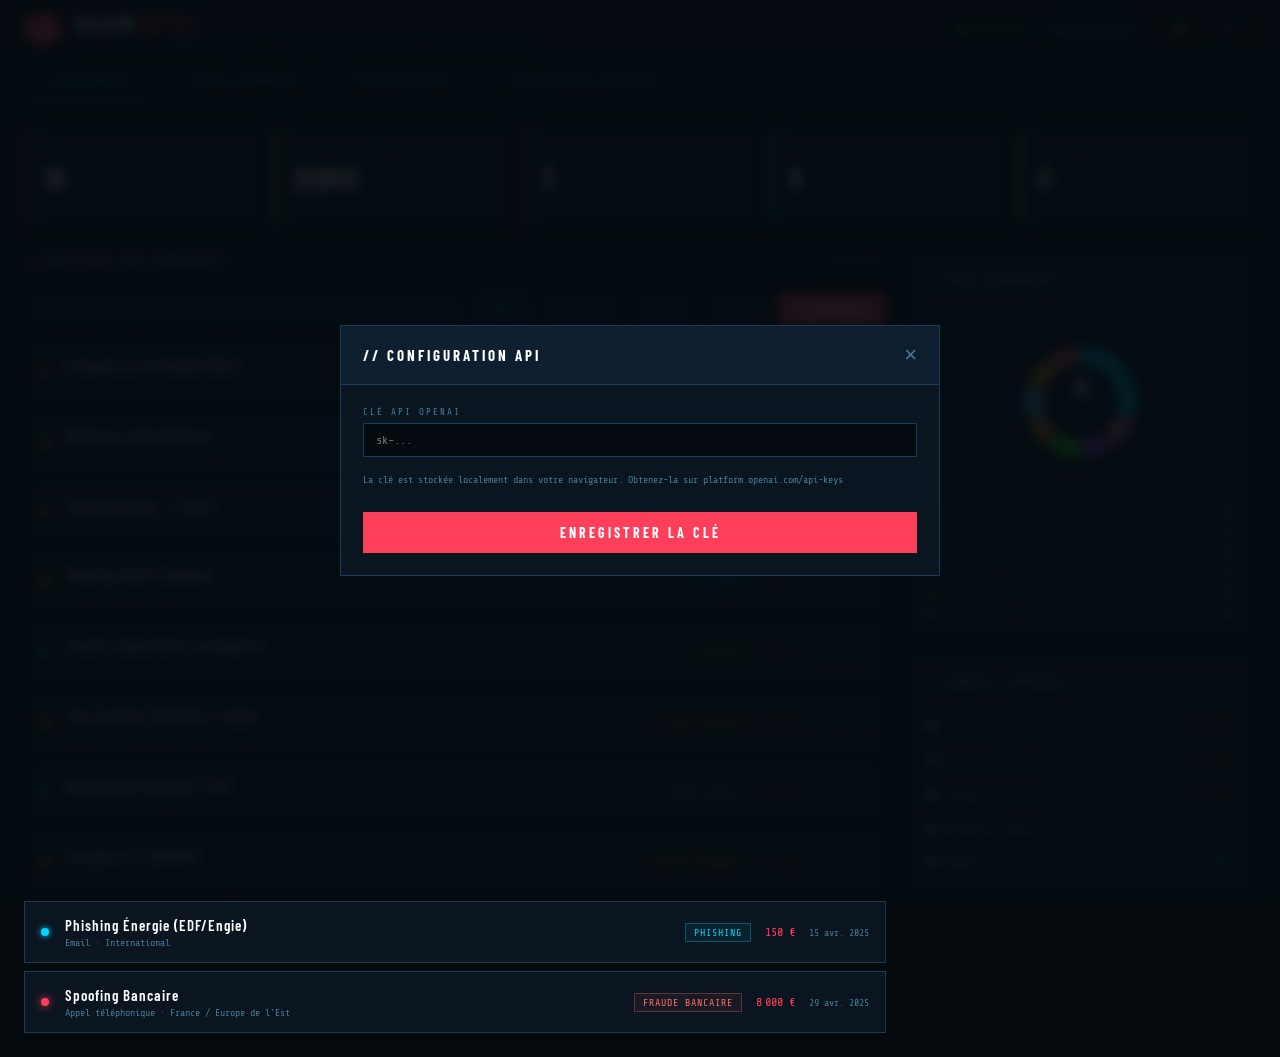
==== index.html @ 3aa6155d "Initial commit — SCAMINTEL app" ====
<!DOCTYPE html>
<html lang="fr">
<head>
<meta charset="UTF-8">
<meta name="viewport" content="width=device-width, initial-scale=1.0">
<title>SCAMINTEL — IA Surveillance Mondiale</title>
<meta name="theme-color" content="#00d4ff">
<meta name="mobile-web-app-capable" content="yes">
<meta name="apple-mobile-web-app-capable" content="yes">
<meta name="apple-mobile-web-app-status-bar-style" content="black-translucent">
<meta name="apple-mobile-web-app-title" content="SCAMINTEL">
<link rel="manifest" href="/manifest.webmanifest">
<link rel="apple-touch-icon" href="/icons/icon-192.png">
<link href="https://fonts.googleapis.com/css2?family=Share+Tech+Mono&family=Barlow+Condensed:wght@300;400;600;700;900&family=Barlow:wght@300;400&display=swap" rel="stylesheet">
<link rel="stylesheet" href="style.css">
</head>
<body>

<header>
  <div class="logo">
    <div class="logo-icon">⚠</div>
    <div>
      <div class="logo-text">SCAM<span>INTEL</span></div>
      <div class="logo-sub">SURVEILLANCE MONDIALE · PROPULSÉ PAR le Service Worltech-security</div>
    </div>
  </div>
  <div class="header-right">
    <div class="live-dot-wrap"><div class="live-dot"></div> EN DIRECT</div>
    <div class="ai-status"><div class="dot"></div> IA ACTIVE</div>
    <button type="button" class="key-btn key-missing" id="key-indicator" onclick="openSettings()">🔑 CLÉ API</button>
  </div>
</header>

<div class="tabs">
  <button type="button" class="tab-btn active" onclick="switchTab('registre',this)">// REGISTRE</button>
  <button type="button" class="tab-btn" onclick="switchTab('scan',this)">// SCAN IA MONDIAL</button>
  <button type="button" class="tab-btn" onclick="switchTab('proteger',this)">// ME PROTÉGER</button>
  <button type="button" class="tab-btn" onclick="switchTab('recuperer',this)">// RÉCUPÉRER & DÉFENSE</button>
</div>

<main>

<!-- ══════════════ TAB REGISTRE ══════════════ -->
<div class="tab-panel active" id="tab-registre">
  <div class="stats-bar" id="stats-bar"></div>
  <div class="grid-layout">
    <div>
      <div class="section-header">
        <div class="section-title">// Registre des arnaques</div>
        <div class="section-count" id="entry-count">—</div>
      </div>
      <div class="controls">
        <input class="search-box" id="search-input" type="text" placeholder="Rechercher par nom, type, plateforme...">
        <button type="button" class="filter-btn active" onclick="setFilter('all',this)">TOUS</button>
        <button type="button" class="filter-btn" onclick="setFilter('critique',this)">CRITIQUE</button>
        <button type="button" class="filter-btn" onclick="setFilter('eleve',this)">ÉLEVÉ</button>
        <button type="button" class="filter-btn" onclick="setFilter('moyen',this)">MOYEN</button>
        <button type="button" class="add-btn" onclick="openAddModal()">+ AJOUTER</button>
      </div>
      <div class="scam-list" id="scam-list"></div>
    </div>
    <div class="panel">
      <div class="panel-block">
        <div class="section-header"><div class="section-title">// Par catégorie</div></div>
        <div class="donut-wrap">
          <svg class="donut" width="160" height="160" viewBox="0 0 160 160" id="donut-svg"></svg>
        </div>
        <div class="donut-legend" id="donut-legend"></div>
      </div>
      <div class="panel-block">
        <div class="section-header"><div class="section-title">// Zones à risque</div></div>
        <div class="risk-zones">
          <div class="risk-row"><span>🌍 Afrique de l'Ouest</span><span class="c-accent2">CRITIQUE</span></div>
          <div class="risk-row"><span>🌏 Asie du Sud-Est</span><span class="c-accent3">ÉLEVÉ</span></div>
          <div class="risk-row"><span>🌍 Europe de l'Est</span><span class="c-accent3">ÉLEVÉ</span></div>
          <div class="risk-row"><span>🌎 Amérique Latine</span><span class="c-accent">MOYEN</span></div>
          <div class="risk-row risk-row-last"><span>🌍 Maghreb</span><span class="c-accent">MOYEN</span></div>
        </div>
      </div>
    </div>
  </div>
</div>

<!-- ══════════════ TAB SCAN IA ══════════════ -->
<div class="tab-panel" id="tab-scan">
  <div class="scan-intro">
    <div class="section-header">
      <div class="section-title">// Scan IA — Détection mondiale en temps réel</div>
      <div class="section-count">Analyse propulsée par Claude AI</div>
    </div>
    <p class="section-desc">
      Sélectionne une région et un type d'arnaque. L'IA génère un rapport de menaces mondiales actuelles avec les dernières techniques des arnaqueurs.
    </p>
  </div>

  <div class="ai-scan-panel">
    <div class="ai-card">
      <div class="ai-card-title">⚙ Configuration du scan</div>
      <div class="config-label">RÉGION CIBLE</div>
      <div class="region-grid">
        <button type="button" class="region-btn selected" onclick="selectRegion(this,'Monde entier')">🌐 Monde entier</button>
        <button type="button" class="region-btn" onclick="selectRegion(this,'Europe')">🇪🇺 Europe</button>
        <button type="button" class="region-btn" onclick="selectRegion(this,'Afrique')">🌍 Afrique</button>
        <button type="button" class="region-btn" onclick="selectRegion(this,'Asie')">🌏 Asie</button>
        <button type="button" class="region-btn" onclick="selectRegion(this,'Amérique du Nord')">🇺🇸 Amér. du Nord</button>
        <button type="button" class="region-btn" onclick="selectRegion(this,'Amérique Latine')">🌎 Amér. Latine</button>
        <button type="button" class="region-btn" onclick="selectRegion(this,'Moyen-Orient')">🕌 Moyen-Orient</button>
        <button type="button" class="region-btn" onclick="selectRegion(this,'Océanie')">🦘 Océanie</button>
      </div>
      <div class="config-label config-label-top">TYPE D'ARNAQUE</div>
      <select id="scan-type" title="Type d'arnaque" class="mb-16">
        <option value="tous types d'arnaques">Tous types</option>
        <option value="phishing et usurpation d'identité">Phishing & Usurpation</option>
        <option value="romance scam et arnaques sentimentales">Romance Scam</option>
        <option value="crypto et investissements frauduleux">Crypto & Investissement</option>
        <option value="faux support technique">Faux Support Technique</option>
        <option value="arnaques à l'emploi et recrutement fictif">Arnaques à l'Emploi</option>
        <option value="loterie et héritages fictifs">Loterie & Héritages</option>
        <option value="arnaques immobilières">Arnaques Immobilières</option>
        <option value="fraude bancaire et aux paiements">Fraude Bancaire</option>
      </select>
      <div class="config-label">PÉRIODE</div>
      <select id="scan-period" title="Période d'analyse" class="mb-20">
        <option value="dernières 24 heures">Dernières 24h</option>
        <option value="dernière semaine" selected>Dernière semaine</option>
        <option value="dernier mois">Dernier mois</option>
        <option value="dernière année">Dernière année</option>
      </select>
      <button type="button" class="scan-launch-btn" id="scan-btn" onclick="launchScan()">⚡ LANCER LE SCAN IA</button>
    </div>

    <div class="scan-result-panel">
      <div class="ai-card flex-1">
        <div class="ai-card-title">📡 Rapport de menaces</div>
        <div class="scan-output" id="scan-output">
          <span class="placeholder">// En attente de scan...

Sélectionne une région et un type d'arnaque, puis clique sur LANCER LE SCAN IA pour générer un rapport de menaces mondial en temps réel basé sur les dernières données.</span>
        </div>
      </div>
      <div class="ai-card hidden" id="scan-alerts-card">
        <div class="ai-card-title">🚨 Alertes prioritaires</div>
        <div id="scan-alerts"></div>
      </div>
    </div>
  </div>
</div>

<!-- ══════════════ TAB PROTÉGER ══════════════ -->
<div class="tab-panel" id="tab-proteger">
  <div class="scan-intro">
    <div class="section-header">
      <div class="section-title">// Stratégies de protection personnalisées</div>
      <div class="section-count">Conseils IA + base de connaissances</div>
    </div>
    <p class="section-desc">
      Sélectionne un type d'arnaque pour voir les stratégies de base, puis génère des conseils avancés et personnalisés avec l'IA.
    </p>
  </div>
  <div class="protect-layout">
    <div>
      <div class="section-title mb-12">// Types d'arnaques</div>
      <div class="type-list" id="type-list"></div>
    </div>
    <div class="protect-content" id="protect-content">
      <div class="protect-empty">← Sélectionne un type d'arnaque</div>
    </div>
  </div>
</div>

<!-- ══════════════ TAB RÉCUPÉRER & DÉFENSE ══════════════ -->
<div class="tab-panel" id="tab-recuperer">
  <div class="scan-intro">
    <div class="section-header">
      <div class="section-title">// Récupérer & Défense Technique</div>
      <div class="section-count">Procédures légales + blindage numérique</div>
    </div>
    <p class="section-desc">
      Récupère ce qui a été volé via les procédures officielles françaises, ou blinde ta sécurité pour empêcher toute future attaque.
    </p>
  </div>

  <div class="sub-tabs">
    <button type="button" class="sub-tab-btn active" onclick="switchSubTab('recuperer-biens', this)">🔄 RÉCUPÉRER MES BIENS</button>
    <button type="button" class="sub-tab-btn" onclick="switchSubTab('defense-tech', this)">🛡 DÉFENSE TECHNIQUE</button>
  </div>

  <div class="sub-panel active" id="sub-recuperer-biens">
    <div class="protect-layout">
      <div>
        <div class="section-title mb-12">// Type de préjudice</div>
        <div class="type-list" id="recovery-type-list"></div>
      </div>
      <div class="protect-content" id="recovery-content">
        <div class="protect-empty">← Sélectionne un type de préjudice</div>
      </div>
    </div>
  </div>

  <div class="sub-panel" id="sub-defense-tech">
    <div class="protect-layout">
      <div>
        <div class="section-title mb-12">// Domaine à sécuriser</div>
        <div class="type-list" id="defense-type-list"></div>
      </div>
      <div class="protect-content" id="defense-content">
        <div class="protect-empty">← Sélectionne un domaine</div>
      </div>
    </div>
  </div>
</div>

</main>

<!-- SETTINGS MODAL -->
<div class="modal-overlay" id="settings-modal">
  <div class="modal">
    <div class="modal-header">
      <div class="modal-title">// Configuration API</div>
      <button type="button" class="modal-close" onclick="closeSettings()">×</button>
    </div>
    <div class="modal-body">
      <div class="form-row">
        <label>Clé API OpenAI</label>
        <input type="password" id="api-key-input" placeholder="sk-...">
      </div>
      <p class="api-key-hint">La clé est stockée localement dans votre navigateur. Obtenez-la sur platform.openai.com/api-keys</p>
      <button type="button" class="submit-btn" onclick="saveApiKeyFromInput()">ENREGISTRER LA CLÉ</button>
    </div>
  </div>
</div>

<!-- ADD MODAL -->
<div class="modal-overlay" id="add-modal">
  <div class="modal">
    <div class="modal-header">
      <div class="modal-title">// Nouveau signalement</div>
      <button type="button" class="modal-close" onclick="closeModals()">×</button>
    </div>
    <div class="modal-body">
      <div class="form-row"><label>Nom de l'arnaque</label><input type="text" id="f-name" placeholder="Ex: Faux support Microsoft"></div>
      <div class="form-grid">
        <div class="form-row"><label>Catégorie</label><select id="f-type" title="Catégorie"><option value="phishing">Phishing</option><option value="romance">Romance Scam</option><option value="investissement">Investissement</option><option value="crypto">Crypto Fraud</option><option value="lottery">Loterie</option><option value="tech">Faux Support</option><option value="emploi">Emploi Fictif</option><option value="assurance">Fraude Bancaire</option></select></div>
        <div class="form-row"><label>Sévérité</label><select id="f-severity" title="Sévérité"><option value="critique">Critique</option><option value="eleve">Élevé</option><option value="moyen">Moyen</option><option value="faible">Faible</option></select></div>
      </div>
      <div class="form-grid">
        <div class="form-row"><label>Plateforme / Canal</label><input type="text" id="f-platform" placeholder="Ex: SMS, Email, WhatsApp"></div>
        <div class="form-row"><label>Montant moyen volé (€)</label><input type="number" id="f-amount" placeholder="Ex: 2500"></div>
      </div>
      <div class="form-row"><label>Mode opératoire</label><textarea id="f-desc" placeholder="Fonctionnement, signes d'alerte, cibles..."></textarea></div>
      <div class="form-row"><label>Pays / Région d'origine</label><input type="text" id="f-origin" placeholder="Ex: International, Afrique de l'Ouest..."></div>
      <button type="button" class="submit-btn" onclick="addScam()">ENREGISTRER LE SIGNALEMENT</button>
    </div>
  </div>
</div>

<!-- DETAIL MODAL -->
<div class="modal-overlay" id="detail-modal">
  <div class="modal">
    <div class="modal-header">
      <div class="modal-title" id="detail-title">// Détail</div>
      <button type="button" class="modal-close" onclick="closeModals()">×</button>
    </div>
    <div class="modal-body" id="detail-body"></div>
  </div>
</div>

<script src="script.js"></script>
<script>
  if ('serviceWorker' in navigator) {
    navigator.serviceWorker.register('/sw.js');
  }
</script>
</body>
</html>
---- style.css ----
:root {
    --bg: #050a0f;
    --surface: #0a1520;
    --surface2: #0f1e2e;
    --border: #1a3a55;
    --accent: #00d4ff;
    --accent2: #ff3e5a;
    --accent3: #f5a623;
    --accent4: #39ff14;
    --text: #c8dde8;
    --text-dim: #4a7a96;
    --mono: 'Share Tech Mono', monospace;
    --sans: 'Barlow Condensed', sans-serif;
    --body: 'Barlow', sans-serif;
  }
  * { margin: 0; padding: 0; box-sizing: border-box; }
  body { background: var(--bg); color: var(--text); font-family: var(--body); min-height: 100vh; overflow-x: hidden; }
  body::before { content:''; position:fixed; inset:0; background:repeating-linear-gradient(0deg,transparent,transparent 2px,rgba(0,212,255,0.012) 2px,rgba(0,212,255,0.012) 4px); pointer-events:none; z-index:9999; }
  body::after { content:''; position:fixed; inset:0; background-image:linear-gradient(rgba(0,212,255,0.025) 1px,transparent 1px),linear-gradient(90deg,rgba(0,212,255,0.025) 1px,transparent 1px); background-size:44px 44px; pointer-events:none; z-index:0; }

  header { position:sticky; top:0; z-index:100; background:rgba(5,10,15,0.96); border-bottom:1px solid var(--border); backdrop-filter:blur(14px); padding:10px 24px; display:flex; align-items:center; justify-content:space-between; }
  .logo { display:flex; align-items:center; gap:14px; }
  .logo-icon { width:38px; height:38px; background:var(--accent2); clip-path:polygon(50% 0%,100% 25%,100% 75%,50% 100%,0% 75%,0% 25%); display:flex; align-items:center; justify-content:center; font-size:16px; animation:pulse-hex 3s ease-in-out infinite; }
  @keyframes pulse-hex { 0%,100%{box-shadow:0 0 0 0 rgba(255,62,90,0.5)} 50%{box-shadow:0 0 0 10px rgba(255,62,90,0)} }
  .logo-text { font-family:var(--sans); font-weight:900; font-size:22px; letter-spacing:4px; color:#fff; }
  .logo-text span { color:var(--accent2); }
  .logo-sub { font-family:var(--mono); font-size:9px; color:var(--text-dim); letter-spacing:2px; margin-top:2px; }
  .header-right { display:flex; align-items:center; gap:14px; }
  .live-dot-wrap { display:flex; align-items:center; gap:7px; font-family:var(--mono); font-size:11px; color:var(--accent4); }
  .live-dot { width:8px; height:8px; border-radius:50%; background:var(--accent4); animation:blink 1.2s infinite; }
  @keyframes blink { 0%,100%{opacity:1} 50%{opacity:0.15} }
  .ai-status { display:flex; align-items:center; gap:7px; font-family:var(--mono); font-size:11px; padding:4px 12px; border:1px solid rgba(0,212,255,0.3); background:rgba(0,212,255,0.05); color:var(--accent); letter-spacing:1px; }
  .ai-status .dot { width:6px; height:6px; border-radius:50%; background:var(--accent); animation:blink 2s infinite; }

  .tabs { position:relative; z-index:1; display:flex; border-bottom:1px solid var(--border); background:rgba(5,10,15,0.7); padding:0 24px; }
  .tab-btn { padding:13px 22px; font-family:var(--sans); font-weight:700; font-size:13px; letter-spacing:2px; text-transform:uppercase; color:var(--text-dim); background:none; border:none; cursor:pointer; border-bottom:2px solid transparent; transition:all 0.2s; margin-bottom:-1px; }
  .tab-btn:hover { color:var(--text); }
  .tab-btn.active { color:var(--accent); border-bottom-color:var(--accent); }

  main { position:relative; z-index:1; max-width:1340px; margin:0 auto; padding:24px; }
  .tab-panel { display:none; }
  .tab-panel.active { display:block; }

  .stats-bar { display:grid; grid-template-columns:repeat(5,1fr); gap:12px; margin-bottom:26px; }
  .stat-card { background:var(--surface); border:1px solid var(--border); padding:16px 18px; position:relative; overflow:hidden; transition:border-color 0.2s; }
  .stat-card::before { content:''; position:absolute; top:0; left:0; width:3px; height:100%; }
  .stat-card.c-red::before { background:var(--accent2); }
  .stat-card.c-orange::before { background:var(--accent3); }
  .stat-card.c-blue::before { background:var(--accent); }
  .stat-card.c-green::before { background:var(--accent4); }
  .stat-card.c-purple::before { background:#b259ff; }
  .stat-card:hover { border-color:var(--accent); }
  .stat-label { font-family:var(--mono); font-size:9px; color:var(--text-dim); letter-spacing:2px; text-transform:uppercase; margin-bottom:8px; }
  .stat-value { font-family:var(--sans); font-weight:700; font-size:30px; line-height:1; color:#fff; }
  .stat-sub { font-size:11px; color:var(--text-dim); margin-top:4px; }

  .grid-layout { display:grid; grid-template-columns:1fr 350px; gap:20px; align-items:start; }

  .section-header { display:flex; align-items:center; justify-content:space-between; margin-bottom:14px; padding-bottom:10px; border-bottom:1px solid var(--border); }
  .section-title { font-family:var(--sans); font-weight:700; font-size:13px; letter-spacing:3px; text-transform:uppercase; }
  .section-count { font-family:var(--mono); font-size:11px; color:var(--text-dim); }

  .controls { display:flex; gap:10px; margin-bottom:14px; flex-wrap:wrap; }
  .search-box { flex:1; min-width:180px; background:var(--surface); border:1px solid var(--border); padding:9px 13px; font-family:var(--mono); font-size:12px; color:var(--text); outline:none; transition:border-color 0.2s; }
  .search-box:focus { border-color:var(--accent); }
  .search-box::placeholder { color:var(--text-dim); }
  .filter-btn { background:var(--surface); border:1px solid var(--border); padding:8px 13px; font-family:var(--mono); font-size:11px; color:var(--text-dim); cursor:pointer; letter-spacing:1px; text-transform:uppercase; transition:all 0.2s; }
  .filter-btn:hover,.filter-btn.active { border-color:var(--accent); color:var(--accent); background:var(--surface2); }
  .add-btn { background:var(--accent2); border:1px solid var(--accent2); padding:8px 18px; font-family:var(--sans); font-size:13px; font-weight:700; color:#fff; cursor:pointer; letter-spacing:2px; text-transform:uppercase; transition:background 0.2s; }
  .add-btn:hover { background:#ff5a72; }

  .scam-list { display:flex; flex-direction:column; gap:8px; }
  .scam-entry { background:var(--surface); border:1px solid var(--border); padding:14px 16px; display:grid; grid-template-columns:10px 1fr auto auto auto; align-items:center; gap:14px; cursor:pointer; transition:all 0.18s; }
  .scam-entry:hover { border-color:rgba(0,212,255,0.4); background:var(--surface2); }
  .sev-dot { width:8px; height:8px; border-radius:50%; flex-shrink:0; }
  .sev-critique { background:var(--accent2); box-shadow:0 0 8px var(--accent2); }
  .sev-eleve { background:var(--accent3); box-shadow:0 0 8px var(--accent3); }
  .sev-moyen { background:var(--accent); box-shadow:0 0 6px var(--accent); }
  .sev-faible { background:var(--accent4); box-shadow:0 0 6px var(--accent4); }
  .scam-name { font-family:var(--sans); font-weight:600; font-size:15px; color:#fff; letter-spacing:1px; overflow:hidden; text-overflow:ellipsis; white-space:nowrap; }
  .scam-meta { font-family:var(--mono); font-size:10px; color:var(--text-dim); margin-top:3px; }
  .scam-tag { font-family:var(--mono); font-size:10px; padding:3px 8px; border:1px solid; text-transform:uppercase; letter-spacing:1px; white-space:nowrap; }
  .tag-phishing { color:var(--accent); border-color:rgba(0,212,255,0.3); background:rgba(0,212,255,0.06); }
  .tag-romance { color:#ff82a9; border-color:rgba(255,130,169,0.3); background:rgba(255,130,169,0.06); }
  .tag-investissement { color:var(--accent3); border-color:rgba(245,166,35,0.3); background:rgba(245,166,35,0.06); }
  .tag-crypto { color:#b259ff; border-color:rgba(178,89,255,0.3); background:rgba(178,89,255,0.06); }
  .tag-lottery { color:var(--accent4); border-color:rgba(57,255,20,0.3); background:rgba(57,255,20,0.06); }
  .tag-tech { color:#ff9933; border-color:rgba(255,153,51,0.3); background:rgba(255,153,51,0.06); }
  .tag-emploi { color:#66ccff; border-color:rgba(102,204,255,0.3); background:rgba(102,204,255,0.06); }
  .tag-assurance { color:#ff6b6b; border-color:rgba(255,107,107,0.3); background:rgba(255,107,107,0.06); }
  .scam-amount { font-family:var(--mono); font-size:12px; color:var(--accent2); text-align:right; white-space:nowrap; }
  .scam-date { font-family:var(--mono); font-size:10px; color:var(--text-dim); text-align:right; white-space:nowrap; }

  .panel { display:flex; flex-direction:column; gap:16px; }
  .panel-block { background:var(--surface); border:1px solid var(--border); padding:18px; }
  svg.donut { overflow:visible; }
  .donut-legend { margin-top:14px; display:flex; flex-direction:column; gap:7px; }
  .legend-item { display:flex; align-items:center; justify-content:space-between; font-family:var(--mono); font-size:11px; color:var(--text-dim); }
  .legend-dot { width:8px; height:8px; border-radius:50%; margin-right:8px; flex-shrink:0; }
  .legend-left { display:flex; align-items:center; }
  .legend-pct { color:var(--text); }

  /* AI SCAN */
  .ai-scan-panel { display:grid; grid-template-columns:1fr 1fr; gap:20px; }
  .ai-card { background:var(--surface); border:1px solid var(--border); padding:22px; position:relative; overflow:hidden; }
  .ai-card::before { content:''; position:absolute; top:0; left:0; right:0; height:2px; background:linear-gradient(90deg,transparent,var(--accent),transparent); animation:scan-line 4s ease-in-out infinite; }
  @keyframes scan-line { 0%{opacity:0;transform:scaleX(0)} 30%{opacity:1;transform:scaleX(1)} 70%{opacity:1} 100%{opacity:0;transform:scaleX(1)} }
  .ai-card-title { font-family:var(--sans); font-weight:700; font-size:13px; letter-spacing:3px; text-transform:uppercase; color:var(--accent); margin-bottom:16px; display:flex; align-items:center; gap:8px; }
  .region-grid { display:grid; grid-template-columns:1fr 1fr; gap:8px; margin-bottom:16px; }
  .region-btn { background:var(--surface2); border:1px solid var(--border); padding:9px 12px; font-family:var(--mono); font-size:11px; color:var(--text-dim); cursor:pointer; text-align:left; transition:all 0.2s; letter-spacing:1px; }
  .region-btn:hover,.region-btn.selected { border-color:var(--accent); color:var(--accent); background:rgba(0,212,255,0.07); }
  .scan-launch-btn { width:100%; padding:13px; background:linear-gradient(135deg,#001a2e,#003355); border:1px solid var(--accent); font-family:var(--sans); font-weight:700; font-size:15px; letter-spacing:3px; text-transform:uppercase; color:var(--accent); cursor:pointer; transition:all 0.25s; }
  .scan-launch-btn:hover { background:rgba(0,212,255,0.12); box-shadow:0 0 20px rgba(0,212,255,0.2); }
  .scan-launch-btn:disabled { opacity:0.5; cursor:not-allowed; }
  .scan-output { background:#020c14; border:1px solid var(--border); padding:18px; min-height:300px; font-family:var(--mono); font-size:12px; line-height:1.8; color:var(--text); white-space:pre-wrap; }
  .scan-output .placeholder { color:var(--text-dim); font-style:italic; }
  .terminal-cursor { display:inline-block; width:8px; height:14px; background:var(--accent); animation:blink 1s infinite; vertical-align:middle; margin-left:2px; }
  .scan-alert { margin-top:10px; padding:10px 14px; background:rgba(255,62,90,0.08); border-left:3px solid var(--accent2); font-family:var(--mono); font-size:11px; color:var(--text); line-height:1.6; }

  /* PROTECT TAB */
  .protect-layout { display:grid; grid-template-columns:320px 1fr; gap:20px; }
  .type-list { display:flex; flex-direction:column; gap:8px; }
  .type-item { background:var(--surface); border:1px solid var(--border); padding:13px 16px; cursor:pointer; display:flex; align-items:center; gap:12px; transition:all 0.18s; }
  .type-item:hover { border-color:var(--accent); }
  .type-item.selected { border-color:var(--accent); background:rgba(0,212,255,0.06); }
  .type-icon { font-size:22px; flex-shrink:0; }
  .type-label { font-family:var(--sans); font-weight:600; font-size:14px; letter-spacing:1px; color:#fff; }
  .type-sub { font-family:var(--mono); font-size:10px; color:var(--text-dim); margin-top:2px; }
  .protect-content { background:var(--surface); border:1px solid var(--border); padding:24px; min-height:500px; }
  .protect-header { display:flex; align-items:center; justify-content:space-between; margin-bottom:20px; padding-bottom:14px; border-bottom:1px solid var(--border); }
  .protect-title { font-family:var(--sans); font-weight:700; font-size:20px; letter-spacing:2px; color:#fff; }
  .protect-ai-btn { background:none; border:1px solid var(--accent); padding:8px 16px; font-family:var(--mono); font-size:11px; color:var(--accent); cursor:pointer; letter-spacing:1px; display:flex; align-items:center; gap:7px; transition:all 0.2s; }
  .protect-ai-btn:hover { background:rgba(0,212,255,0.1); }
  .protect-ai-btn:disabled { opacity:0.5; cursor:not-allowed; }
  .strategies-static { display:flex; flex-direction:column; gap:14px; }
  .strategy-card { background:var(--surface2); border:1px solid var(--border); padding:16px 18px; display:flex; gap:14px; align-items:flex-start; transition:border-color 0.2s; }
  .strategy-card:hover { border-color:rgba(0,212,255,0.3); }
  .strategy-num { font-family:var(--mono); font-size:11px; color:var(--accent); width:22px; height:22px; border:1px solid rgba(0,212,255,0.4); display:flex; align-items:center; justify-content:center; flex-shrink:0; margin-top:1px; }
  .strategy-text { font-size:13px; color:var(--text); line-height:1.65; }
  .strategy-text strong { color:#fff; font-family:var(--sans); font-size:14px; letter-spacing:1px; display:block; margin-bottom:4px; }
  .ai-output-box { background:#020c14; border:1px solid var(--border); padding:20px; font-size:13px; color:var(--text); line-height:1.75; white-space:pre-wrap; min-height:200px; }

  /* LOADING */
  .ai-loading { display:flex; align-items:center; gap:10px; font-family:var(--mono); font-size:12px; color:var(--accent); padding:20px 0; }
  .spinner { width:18px; height:18px; border:2px solid rgba(0,212,255,0.2); border-top-color:var(--accent); border-radius:50%; animation:spin 0.8s linear infinite; }
  @keyframes spin { to { transform:rotate(360deg); } }

  /* MODALS */
  .modal-overlay { position:fixed; inset:0; background:rgba(5,10,15,0.9); backdrop-filter:blur(6px); z-index:1000; display:none; align-items:center; justify-content:center; }
  .modal-overlay.open { display:flex; }
  .modal { background:var(--surface); border:1px solid var(--border); width:600px; max-width:95vw; max-height:90vh; overflow-y:auto; animation:slide-up 0.22s ease; }
  @keyframes slide-up { from{transform:translateY(28px);opacity:0} to{transform:translateY(0);opacity:1} }
  .modal-header { background:var(--surface2); padding:16px 22px; border-bottom:1px solid var(--border); display:flex; align-items:center; justify-content:space-between; }
  .modal-title { font-family:var(--sans); font-weight:700; font-size:15px; letter-spacing:3px; text-transform:uppercase; color:#fff; }
  .modal-close { background:none; border:none; color:var(--text-dim); font-size:22px; cursor:pointer; }
  .modal-close:hover { color:var(--accent2); }
  .modal-body { padding:22px; }
  .form-row { margin-bottom:15px; }
  label { display:block; font-family:var(--mono); font-size:9px; color:var(--text-dim); letter-spacing:2px; text-transform:uppercase; margin-bottom:6px; }
  input,select,textarea { width:100%; background:var(--bg); border:1px solid var(--border); padding:9px 12px; font-family:var(--mono); font-size:12px; color:var(--text); outline:none; transition:border-color 0.2s; }
  input:focus,select:focus,textarea:focus { border-color:var(--accent); }
  select option { background:var(--bg); }
  textarea { resize:vertical; min-height:80px; }
  .form-grid { display:grid; grid-template-columns:1fr 1fr; gap:12px; }
  .submit-btn { width:100%; background:var(--accent2); border:none; padding:12px; font-family:var(--sans); font-weight:700; font-size:14px; letter-spacing:3px; text-transform:uppercase; color:#fff; cursor:pointer; margin-top:8px; transition:background 0.2s; }
  .submit-btn:hover { background:#ff5a72; }
  .detail-grid { display:grid; grid-template-columns:1fr 1fr; gap:12px; margin-bottom:16px; }
  .detail-field { background:var(--surface2); border:1px solid var(--border); padding:11px 13px; }
  .detail-key { font-family:var(--mono); font-size:9px; color:var(--text-dim); letter-spacing:2px; text-transform:uppercase; margin-bottom:5px; }
  .detail-val { font-family:var(--sans); font-weight:600; font-size:15px; color:#fff; }
  .detail-desc { background:var(--surface2); border:1px solid var(--border); padding:13px; font-size:13px; color:var(--text); line-height:1.65; margin-bottom:16px; }
  .detail-protect-btn { background:rgba(0,212,255,0.08); border:1px solid var(--accent); padding:9px 18px; font-family:var(--mono); font-size:11px; color:var(--accent); cursor:pointer; letter-spacing:1px; transition:all 0.2s; width:100%; margin-bottom:10px; display:flex; align-items:center; justify-content:center; gap:7px; }
  .detail-protect-btn:hover { background:rgba(0,212,255,0.15); }
  .detail-protect-btn:disabled { opacity:0.5; cursor:not-allowed; }
  .delete-btn { background:none; border:1px solid rgba(255,62,90,0.4); padding:8px 16px; font-family:var(--mono); font-size:11px; color:var(--accent2); cursor:pointer; letter-spacing:1px; transition:all 0.2s; }
  .delete-btn:hover { background:rgba(255,62,90,0.1); }
  .empty-state { text-align:center; padding:40px; font-family:var(--mono); font-size:12px; color:var(--text-dim); }

  @media(max-width:960px) {
    .grid-layout,.ai-scan-panel,.protect-layout { grid-template-columns:1fr; }
    .stats-bar { grid-template-columns:repeat(2,1fr); }
    .scam-entry { grid-template-columns:10px 1fr; }
    .scam-entry .scam-tag,.scam-entry .scam-amount,.scam-entry .scam-date { display:none; }
  }

  /* API key button */
  .key-btn { background:none; padding:4px 12px; font-family:var(--mono); font-size:11px; cursor:pointer; letter-spacing:1px; transition:all 0.2s; }
  .key-btn.key-missing { color:var(--accent2); border:1px solid rgba(255,62,90,0.4); }
  .key-btn.key-set { color:var(--accent4); border:1px solid rgba(57,255,20,0.4); }
  .key-btn:hover { opacity:0.8; }
  .api-key-hint { font-family:var(--mono); font-size:10px; color:var(--text-dim); line-height:1.6; margin-bottom:16px; }

  /* Donut wrapper */
  .donut-wrap { display:flex; align-items:center; justify-content:center; padding:10px 0; }

  /* Risk zones */
  .risk-zones { display:flex; flex-direction:column; gap:8px; font-family:var(--mono); font-size:11px; }
  .risk-row { display:flex; justify-content:space-between; padding:6px 0; border-bottom:1px solid var(--border); }
  .risk-row-last { border-bottom:none; }
  .c-accent2 { color:var(--accent2); }
  .c-accent3 { color:var(--accent3); }
  .c-accent { color:var(--accent); }

  /* Scan tab layout */
  .scan-intro { margin-bottom:20px; }
  .section-desc { font-family:var(--mono); font-size:11px; color:var(--text-dim); line-height:1.8; }
  .config-label { font-family:var(--mono); font-size:10px; color:var(--text-dim); letter-spacing:2px; margin-bottom:10px; }
  .config-label-top { margin-top:16px; }
  .scan-result-panel { display:flex; flex-direction:column; gap:16px; }
  .flex-1 { flex:1; }

  /* Protect tab */
  .protect-empty { display:flex; align-items:center; justify-content:center; height:100%; color:var(--text-dim); font-family:var(--mono); font-size:12px; }

  /* Utilities */
  .hidden { display:none; }
  .mb-12 { margin-bottom:12px; }
  .mb-16 { margin-bottom:16px; }
  .mb-20 { margin-bottom:20px; }

  /* Sub-tabs (Récupérer & Défense) */
  .sub-tabs { display:flex; gap:10px; margin-bottom:20px; flex-wrap:wrap; }
  .sub-tab-btn { padding:10px 22px; font-family:var(--sans); font-weight:700; font-size:12px; letter-spacing:2px; text-transform:uppercase; background:var(--surface); border:1px solid var(--border); color:var(--text-dim); cursor:pointer; transition:all 0.2s; }
  .sub-tab-btn:hover { color:var(--text); border-color:var(--accent); }
  .sub-tab-btn.active { border-color:var(--accent); color:var(--accent); background:rgba(0,212,255,0.06); }
  .sub-panel { display:none; }
  .sub-panel.active { display:block; }
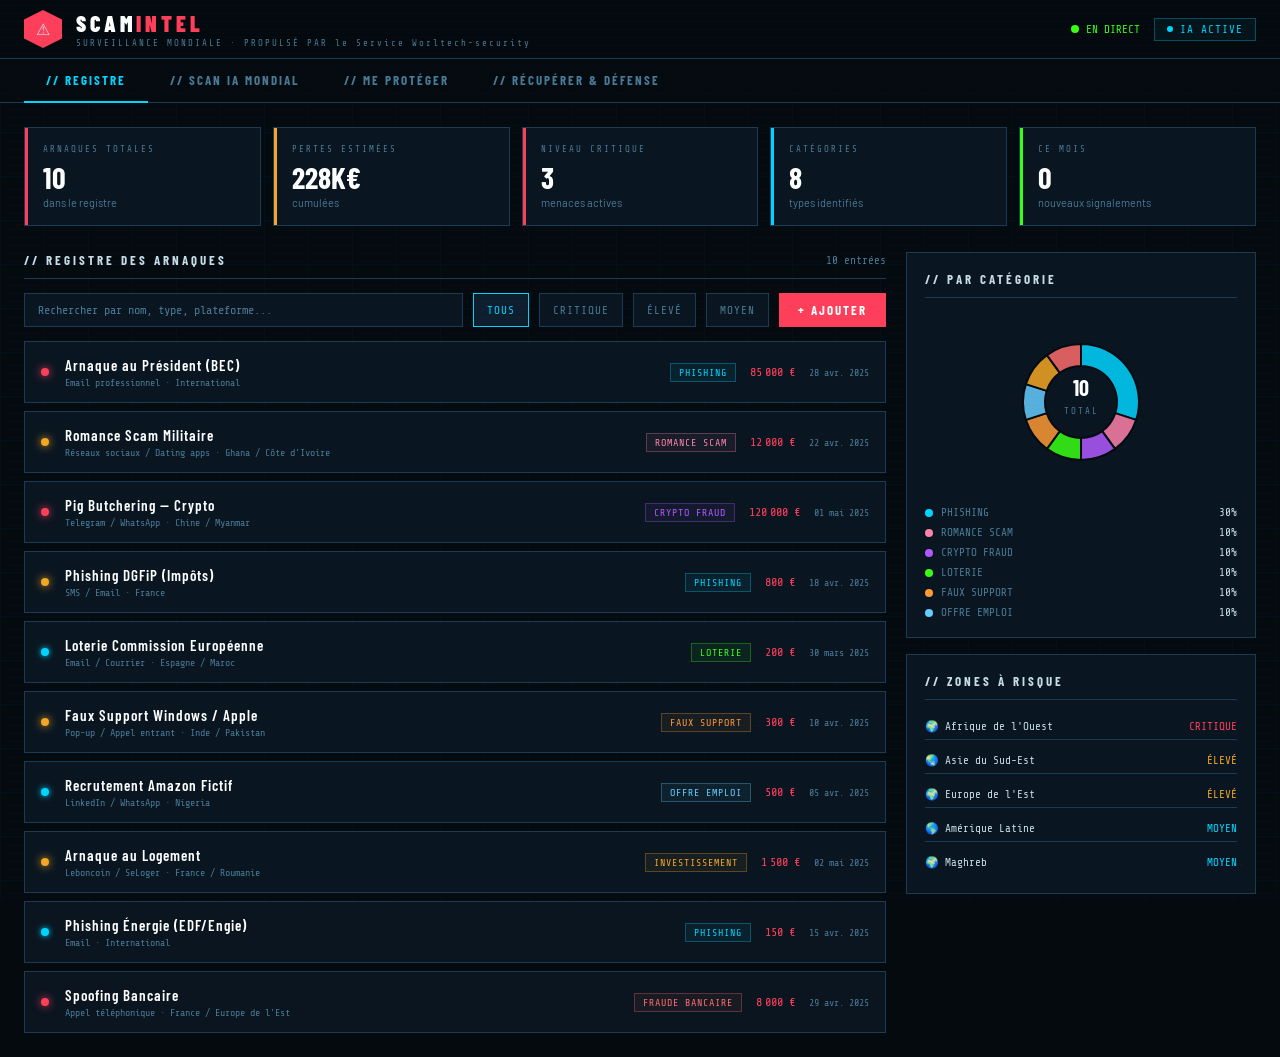
==== commit d52856eb: "feat: proxy OpenAI via Cloudflare Worker, remove client-side API key" ====
--- a/index.html
+++ b/index.html
@@ -27,7 +27,6 @@
   <div class="header-right">
     <div class="live-dot-wrap"><div class="live-dot"></div> EN DIRECT</div>
     <div class="ai-status"><div class="dot"></div> IA ACTIVE</div>
-    <button type="button" class="key-btn key-missing" id="key-indicator" onclick="openSettings()">🔑 CLÉ API</button>
   </div>
 </header>
 
@@ -212,23 +211,6 @@
 
 </main>
 
-<!-- SETTINGS MODAL -->
-<div class="modal-overlay" id="settings-modal">
-  <div class="modal">
-    <div class="modal-header">
-      <div class="modal-title">// Configuration API</div>
-      <button type="button" class="modal-close" onclick="closeSettings()">×</button>
-    </div>
-    <div class="modal-body">
-      <div class="form-row">
-        <label>Clé API OpenAI</label>
-        <input type="password" id="api-key-input" placeholder="sk-...">
-      </div>
-      <p class="api-key-hint">La clé est stockée localement dans votre navigateur. Obtenez-la sur platform.openai.com/api-keys</p>
-      <button type="button" class="submit-btn" onclick="saveApiKeyFromInput()">ENREGISTRER LA CLÉ</button>
-    </div>
-  </div>
-</div>
 
 <!-- ADD MODAL -->
 <div class="modal-overlay" id="add-modal">
